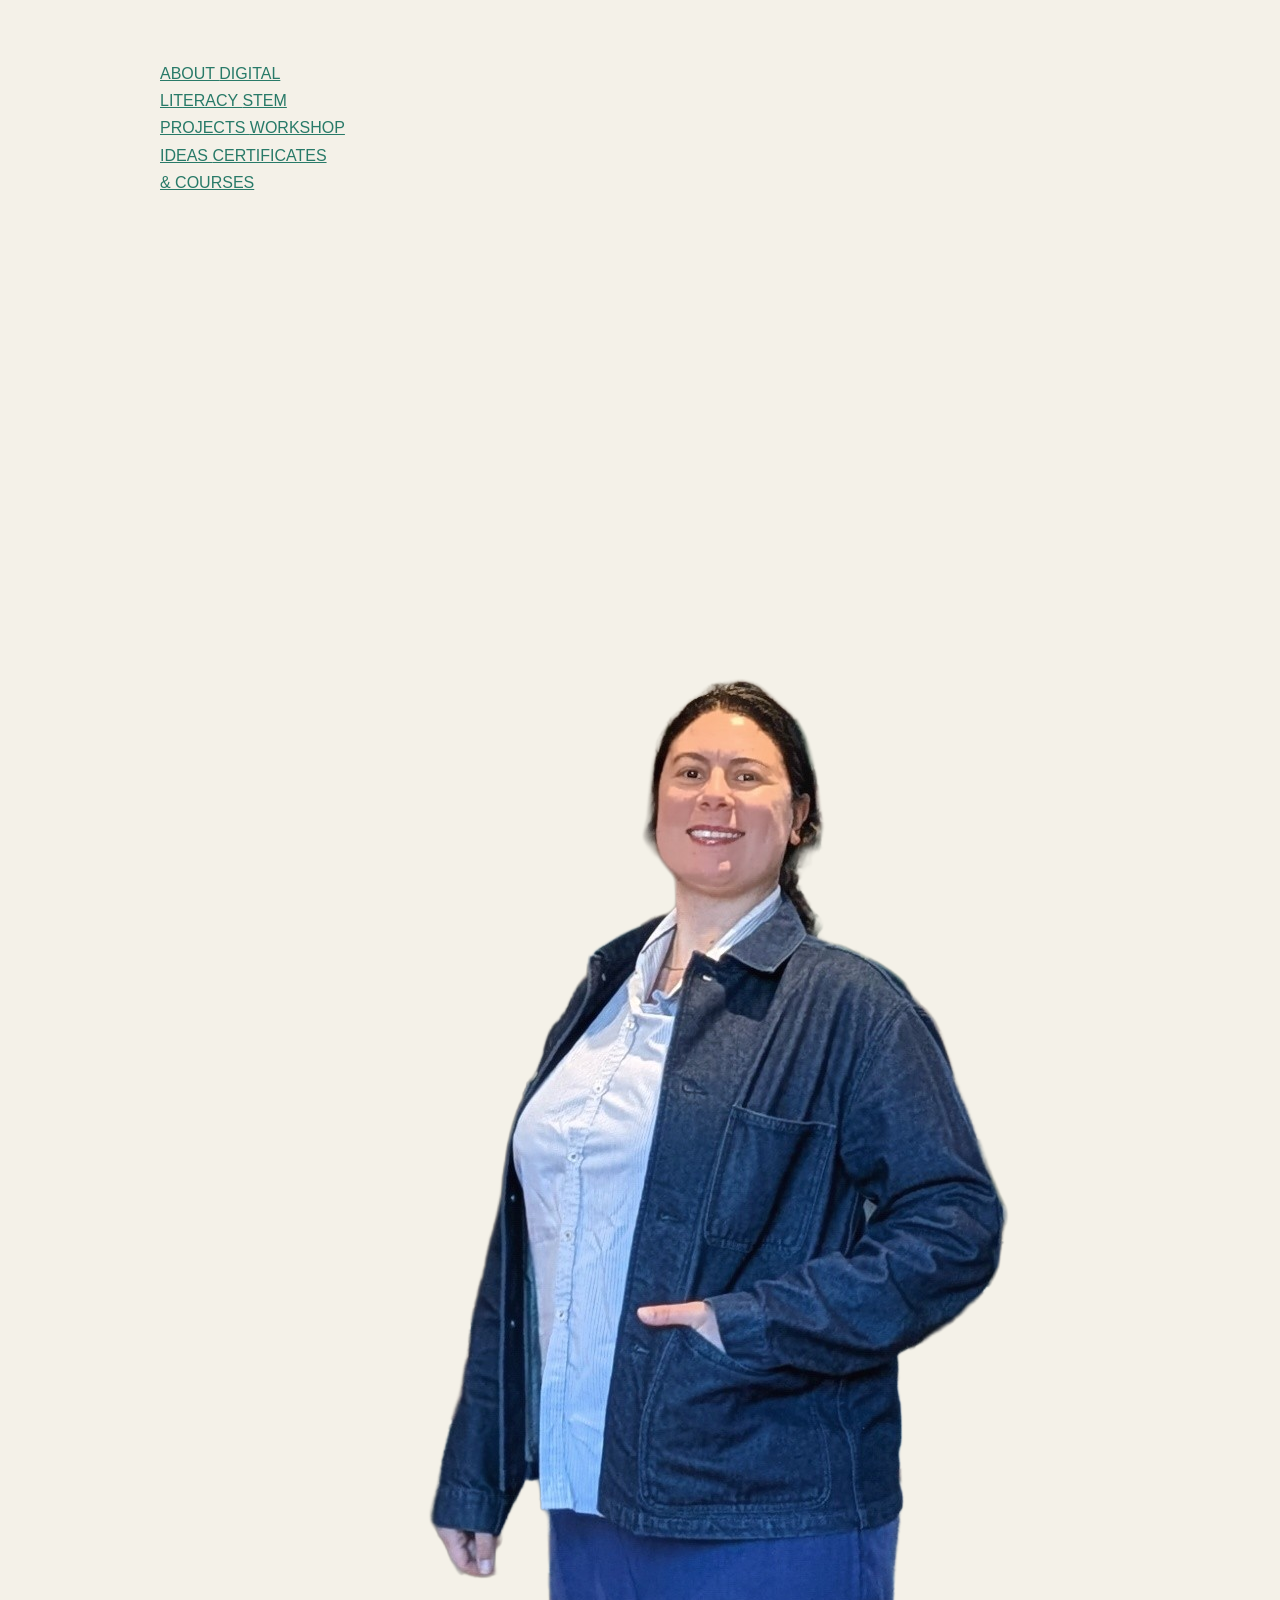
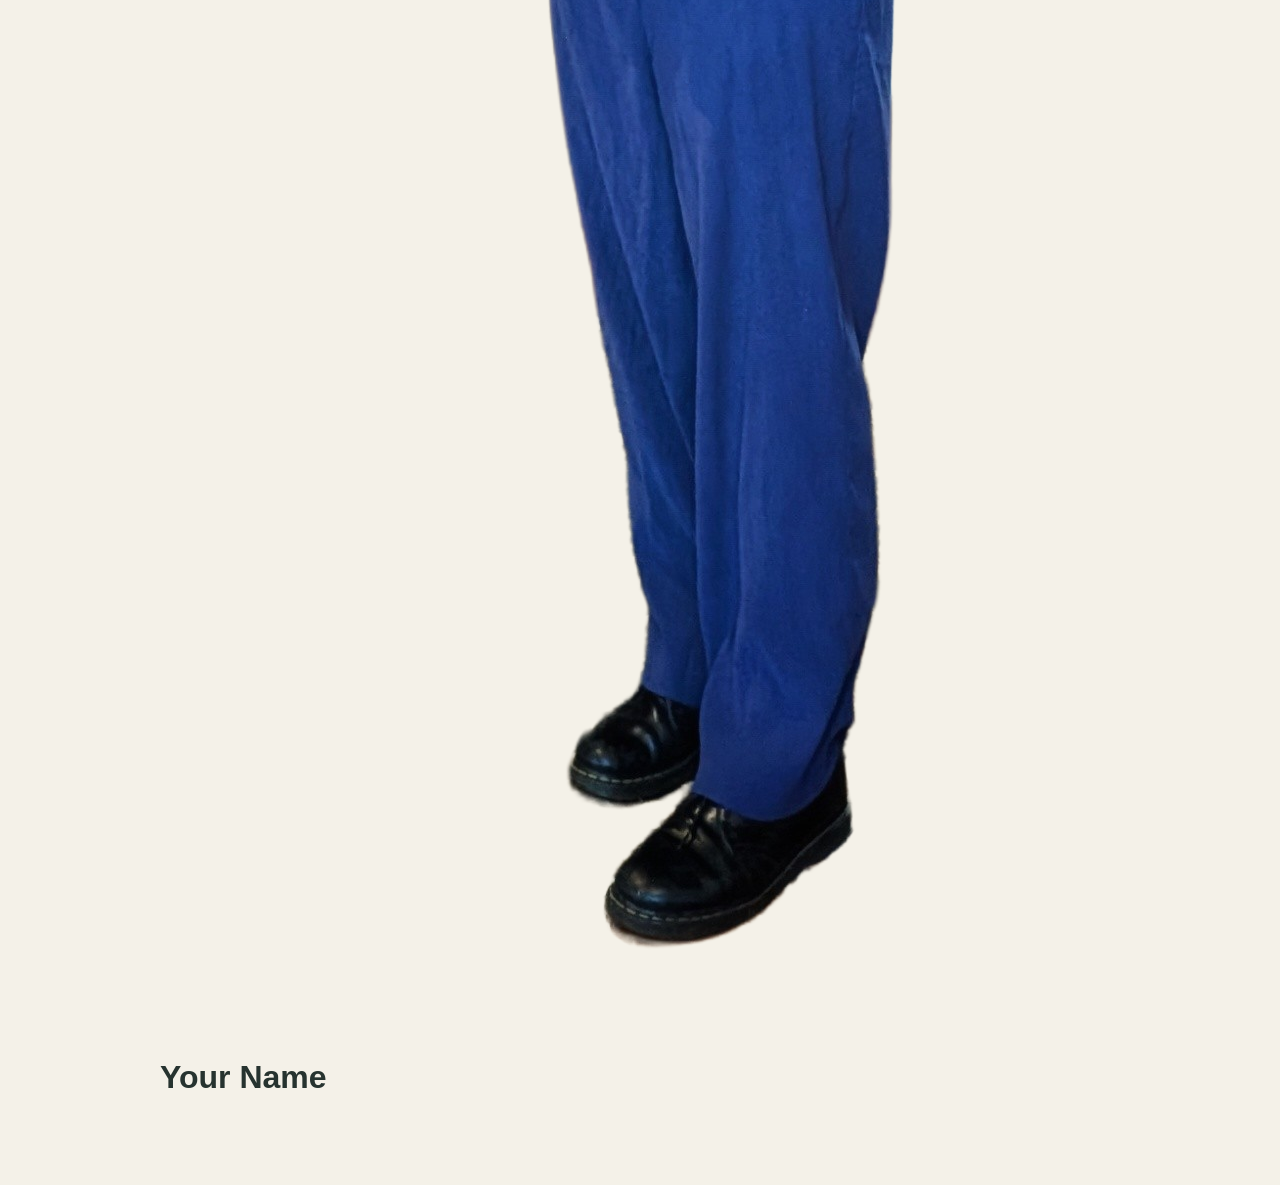
==== index.html @ be753074 "Update index.html adding name" ====
<!DOCTYPE html>
<html lang="en">

<head>
    <meta charset="UTF-8">
    <meta name="viewport" content="width=device-width, initial-scale=1.0">

    <title>Masina "Tippi" Nina Coulter | Portfolio</title>

    <link rel="stylesheet" href="style.css">
</head>

<body>

    <main class="universe">

        <!-- The horizontal orbit -->
        <div class="orbit">

            <a href="about.html" class="planet about">
                ABOUT
            </a>

            <a href="digital.html" class="planet digital">
                DIGITAL<br>LITERACY
            </a>

            <a href="stem.html" class="planet stem">
                STEM<br>PROJECTS
            </a>

            <a href="workshops.html" class="planet workshops">
                WORKSHOP<br>IDEAS
            </a>

            <a href="certificates.html" class="planet certificates">
                CERTIFICATES<br>&amp; COURSES
            </a>

        </div>


        <!-- You in the centre -->
        <div class="centre">

            <img src="me.png" alt="Your Name">

            <h1>Your Name</h1>

        </div>

    </main>


    <script>

        const orbit = document.querySelector(".orbit");
        const planets = document.querySelectorAll(".planet");

        planets.forEach(planet => {

            planet.addEventListener("mouseenter", () => {
                orbit.classList.add("paused");
            });

            planet.addEventListener("mouseleave", () => {
                orbit.classList.remove("paused");
            });

        });

    </script>

</body>

</html>
---- style.css ----
/* ------------------------------
   GENERAL
--------------------------------*/

* {
    box-sizing: border-box;
}

html {
    scroll-behavior: smooth;
}

body {
    margin: 0;
    font-family: Arial, Helvetica, sans-serif;
    line-height: 1.7;
    color: #26332f;
    background: #f4f1e8;
}


/* ------------------------------
   HEADER
--------------------------------*/

header {
    padding: 90px 20px 70px;
    text-align: center;
    background:
        radial-gradient(circle at 20% 20%, rgba(255,255,255,0.5) 2px, transparent 2px),
        radial-gradient(circle at 80% 70%, rgba(255,255,255,0.4) 2px, transparent 2px),
        #315c4c;
    background-size: 35px 35px;
    color: white;
}

header h1 {
    margin: 0;
    font-size: clamp(2.2rem, 6vw, 4.5rem);
    letter-spacing: -2px;
}

header p {
    max-width: 650px;
    margin: 20px auto 0;
    font-size: 1.2rem;
    opacity: 0.9;
}


/* ------------------------------
   NAVIGATION
--------------------------------*/

nav {
    position: sticky;
    top: 0;
    z-index: 10;

    display: flex;
    justify-content: center;
    flex-wrap: wrap;
    gap: 8px;

    padding: 14px 20px;

    background: rgba(244, 241, 232, 0.95);
    border-bottom: 1px solid #d6d0c2;
}

nav a {
    color: #315c4c;
    text-decoration: none;
    font-weight: bold;
    padding: 8px 14px;
    border-radius: 20px;
}

nav a:hover {
    background: #dce8df;
}


/* ------------------------------
   MAIN CONTENT
--------------------------------*/

main {
    max-width: 1000px;
    margin: auto;
    padding: 60px 20px;
}

section {
    margin-bottom: 70px;
}

h2 {
    color: #315c4c;
    font-size: 2.2rem;
    margin-bottom: 25px;
}

h3 {
    color: #26332f;
    margin-bottom: 8px;
}

p {
    max-width: 750px;
}


/* ------------------------------
   PROJECT CARDS
--------------------------------*/

section#stem h3,
section#workshops h3,
section#digital h3 {
    background: white;
    border-left: 6px solid #e39b42;
    padding: 20px 24px;
    margin-top: 30px;
    margin-bottom: 0;
    border-radius: 8px 8px 0 0;
}

section#stem h3 + p,
section#workshops h3 + p,
section#digital h3 + p {
    background: white;
    padding: 0 24px 24px;
    margin-top: 0;
    border-radius: 0 0 8px 8px;
}


/* ------------------------------
   LINKS
--------------------------------*/

a {
    color: #287a68;
}

a:hover {
    color: #e07a35;
}


/* ------------------------------
   FOOTER
--------------------------------*/

footer {
    text-align: center;
    padding: 35px 20px;
    background: #26332f;
    color: white;
}


/* ------------------------------
   MOBILE
--------------------------------*/

@media (max-width: 600px) {

    header {
        padding: 65px 20px 50px;
    }

    header h1 {
        letter-spacing: -1px;
    }

    nav {
        gap: 3px;
    }

    nav a {
        font-size: 0.9rem;
        padding: 7px 9px;
    }

    main {
        padding: 40px 16px;
    }

    h2 {
        font-size: 1.8rem;
    }
}
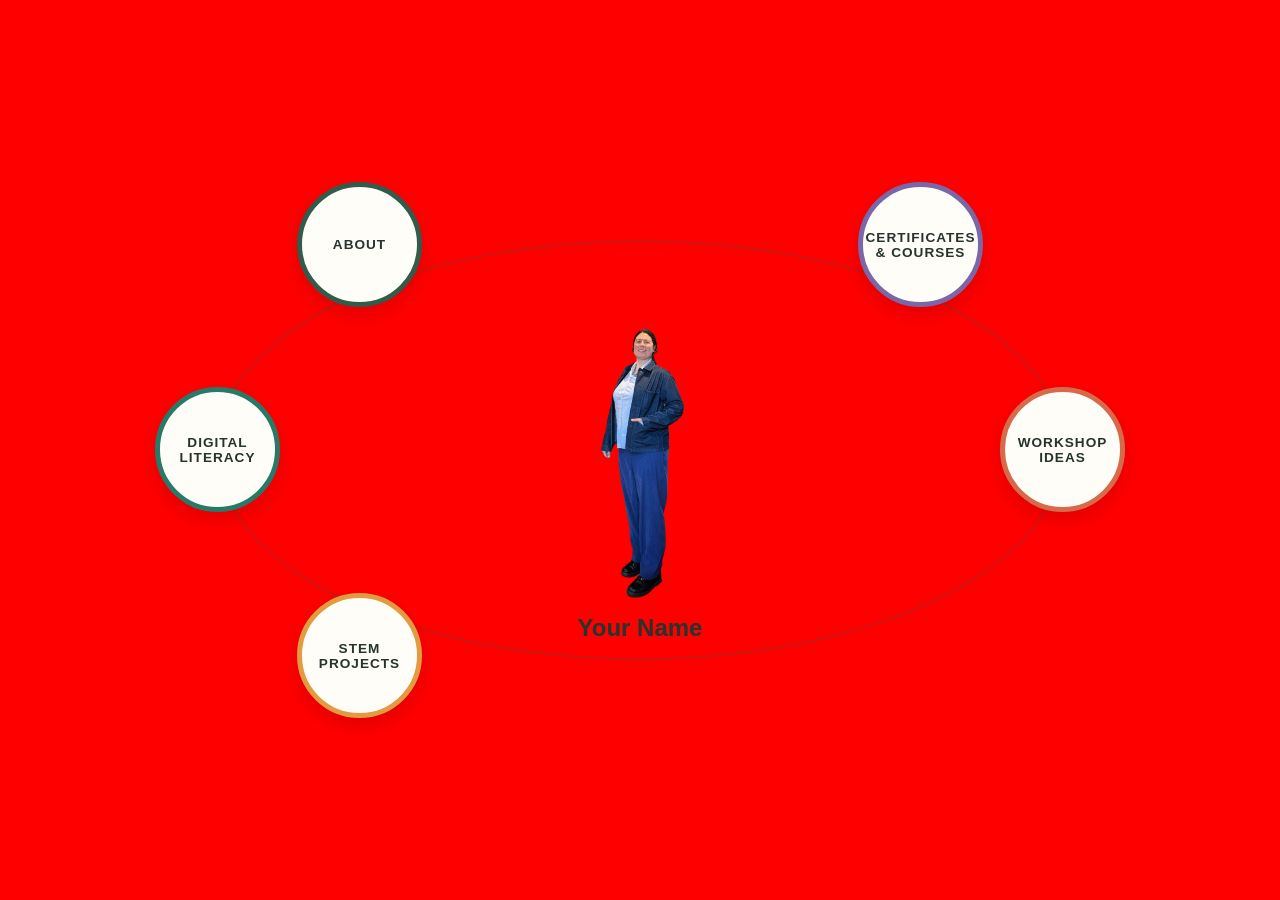
==== commit 516ad5d6: "Update index.html css v2" ====
--- a/index.html
+++ b/index.html
@@ -7,7 +7,7 @@
 
     <title>Masina "Tippi" Nina Coulter | Portfolio</title>
 
-    <link rel="stylesheet" href="style.css">
+    <link rel="stylesheet" href="style.css?v=2">
 </head>
 
 <body>
--- a/style.css
+++ b/style.css
@@ -1,194 +1,254 @@
-/* ------------------------------
-   GENERAL
---------------------------------*/
+/* ==============================
+   RESET
+============================== */
+
+body {
+    background: red !important;
+}
 
 * {
     box-sizing: border-box;
 }
 
-html {
-    scroll-behavior: smooth;
-}
-
+html,
 body {
     margin: 0;
+    width: 100%;
+    height: 100%;
+}
+
+body {
+    background: #f4f1e8;
     font-family: Arial, Helvetica, sans-serif;
-    line-height: 1.7;
     color: #26332f;
-    background: #f4f1e8;
-}
-
-
-/* ------------------------------
-   HEADER
---------------------------------*/
-
-header {
-    padding: 90px 20px 70px;
+    overflow: hidden;
+}
+
+
+/* ==============================
+   MAIN STAGE
+============================== */
+
+.universe {
+    position: relative;
+
+    width: 100vw;
+    height: 100vh;
+
+    display: flex;
+    align-items: center;
+    justify-content: center;
+}
+
+
+/* ==============================
+   ORBIT RING
+============================== */
+
+.orbit {
+    position: absolute;
+
+    width: min(850px, 80vw);
+    height: min(420px, 55vh);
+
+    left: 50%;
+    top: 50%;
+
+    transform: translate(-50%, -50%);
+
+    border: 2px solid rgba(49, 92, 76, 0.25);
+
+    border-radius: 50%;
+
+    animation: spin 40s linear infinite;
+}
+
+
+/* ==============================
+   BUTTONS
+============================== */
+
+.planet {
+    position: absolute;
+
+    width: 125px;
+    height: 125px;
+
+    display: flex;
+    align-items: center;
+    justify-content: center;
+
+    border-radius: 50%;
+
+    background: #fffdf7;
+
+    color: #26332f;
+
+    text-decoration: none;
+
     text-align: center;
-    background:
-        radial-gradient(circle at 20% 20%, rgba(255,255,255,0.5) 2px, transparent 2px),
-        radial-gradient(circle at 80% 70%, rgba(255,255,255,0.4) 2px, transparent 2px),
-        #315c4c;
-    background-size: 35px 35px;
-    color: white;
-}
-
-header h1 {
-    margin: 0;
-    font-size: clamp(2.2rem, 6vw, 4.5rem);
-    letter-spacing: -2px;
-}
-
-header p {
-    max-width: 650px;
-    margin: 20px auto 0;
-    font-size: 1.2rem;
-    opacity: 0.9;
-}
-
-
-/* ------------------------------
-   NAVIGATION
---------------------------------*/
-
-nav {
-    position: sticky;
-    top: 0;
+
+    font-size: 0.85rem;
+    font-weight: bold;
+
+    letter-spacing: 1px;
+
+    border: 5px solid #315c4c;
+
+    box-shadow: 0 8px 20px rgba(0, 0, 0, 0.12);
+
+    transition: transform 0.25s ease;
+}
+
+
+/* positions */
+
+.about {
+    top: -60px;
+    left: 80px;
+    border-color: #315c4c;
+}
+
+.digital {
+    top: 145px;
+    left: -62px;
+    border-color: #287a68;
+}
+
+.stem {
+    bottom: -60px;
+    left: 80px;
+    border-color: #e39b42;
+}
+
+.workshops {
+    top: 145px;
+    right: -62px;
+    border-color: #d66b4c;
+}
+
+.certificates {
+    top: -60px;
+    right: 80px;
+    border-color: #7967a8;
+}
+
+
+/* ==============================
+   HOVER
+============================== */
+
+.planet:hover {
+    transform: scale(1.15);
+}
+
+.orbit:has(.planet:hover) {
+    animation-play-state: paused;
+}
+
+
+/* ==============================
+   YOU
+============================== */
+
+.centre {
+    position: absolute;
+
+    left: 50%;
+    top: 50%;
+
+    transform: translate(-50%, -50%);
+
     z-index: 10;
 
-    display: flex;
-    justify-content: center;
-    flex-wrap: wrap;
-    gap: 8px;
-
-    padding: 14px 20px;
-
-    background: rgba(244, 241, 232, 0.95);
-    border-bottom: 1px solid #d6d0c2;
-}
-
-nav a {
-    color: #315c4c;
-    text-decoration: none;
-    font-weight: bold;
-    padding: 8px 14px;
-    border-radius: 20px;
-}
-
-nav a:hover {
-    background: #dce8df;
-}
-
-
-/* ------------------------------
-   MAIN CONTENT
---------------------------------*/
-
-main {
-    max-width: 1000px;
-    margin: auto;
-    padding: 60px 20px;
-}
-
-section {
-    margin-bottom: 70px;
-}
-
-h2 {
-    color: #315c4c;
-    font-size: 2.2rem;
-    margin-bottom: 25px;
-}
-
-h3 {
-    color: #26332f;
-    margin-bottom: 8px;
-}
-
-p {
-    max-width: 750px;
-}
-
-
-/* ------------------------------
-   PROJECT CARDS
---------------------------------*/
-
-section#stem h3,
-section#workshops h3,
-section#digital h3 {
-    background: white;
-    border-left: 6px solid #e39b42;
-    padding: 20px 24px;
-    margin-top: 30px;
-    margin-bottom: 0;
-    border-radius: 8px 8px 0 0;
-}
-
-section#stem h3 + p,
-section#workshops h3 + p,
-section#digital h3 + p {
-    background: white;
-    padding: 0 24px 24px;
-    margin-top: 0;
-    border-radius: 0 0 8px 8px;
-}
-
-
-/* ------------------------------
-   LINKS
---------------------------------*/
-
-a {
-    color: #287a68;
-}
-
-a:hover {
-    color: #e07a35;
-}
-
-
-/* ------------------------------
-   FOOTER
---------------------------------*/
-
-footer {
     text-align: center;
-    padding: 35px 20px;
-    background: #26332f;
-    color: white;
-}
-
-
-/* ------------------------------
+
+    width: 280px;
+}
+
+
+/* Image */
+
+.centre img {
+    display: block;
+
+    width: 220px;
+    height: auto;
+
+    max-width: 220px;
+    max-height: 350px;
+
+    object-fit: contain;
+
+    margin: 0 auto;
+}
+
+
+/* Name */
+
+.centre h1 {
+    margin: 5px 0 0;
+
+    font-size: 1.5rem;
+}
+
+
+/* ==============================
+   ROTATION
+============================== */
+
+@keyframes spin {
+
+    from {
+        transform:
+            translate(-50%, -50%)
+            rotate(0deg);
+    }
+
+    to {
+        transform:
+            translate(-50%, -50%)
+            rotate(360deg);
+    }
+
+}
+
+
+/* ==============================
    MOBILE
---------------------------------*/
-
-@media (max-width: 600px) {
-
-    header {
-        padding: 65px 20px 50px;
-    }
-
-    header h1 {
-        letter-spacing: -1px;
-    }
-
-    nav {
-        gap: 3px;
-    }
-
-    nav a {
-        font-size: 0.9rem;
-        padding: 7px 9px;
-    }
-
-    main {
-        padding: 40px 16px;
-    }
-
-    h2 {
-        font-size: 1.8rem;
-    }
-}
+============================== */
+
+@media (max-width: 700px) {
+
+    body {
+        overflow: auto;
+    }
+
+    .universe {
+        min-height: 750px;
+    }
+
+    .orbit {
+        width: 650px;
+        height: 380px;
+    }
+
+    .planet {
+        width: 105px;
+        height: 105px;
+        font-size: 0.7rem;
+    }
+
+    .centre {
+        width: 220px;
+    }
+
+    .centre img {
+        width: 170px;
+    }
+
+    .centre h1 {
+        font-size: 1.2rem;
+    }
+
+}
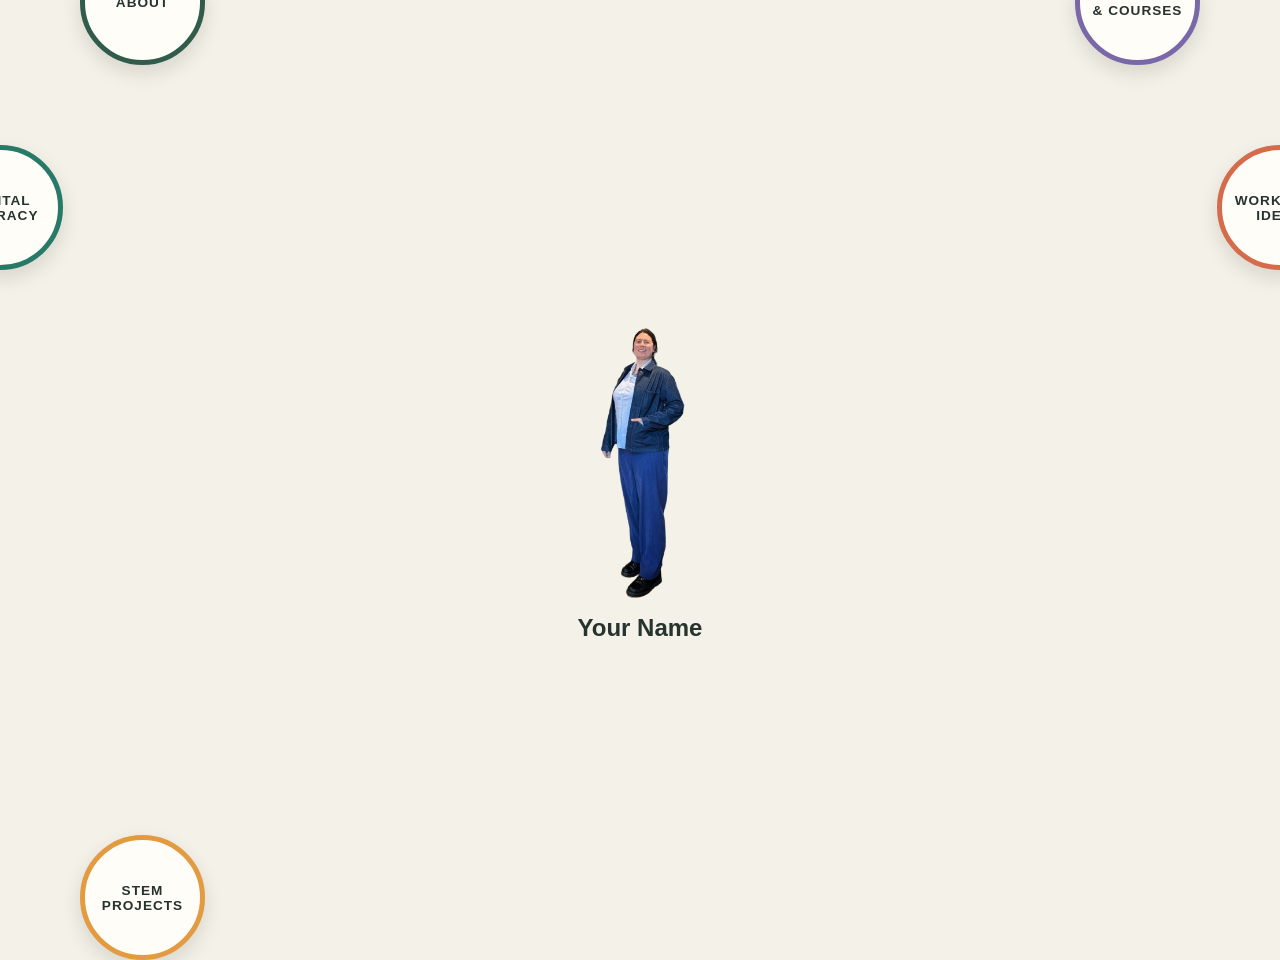
==== commit f3beddc7: "Update index.html new orbit axis" ====
--- a/index.html
+++ b/index.html
@@ -5,42 +5,52 @@
     <meta charset="UTF-8">
     <meta name="viewport" content="width=device-width, initial-scale=1.0">
 
-    <title>Masina "Tippi" Nina Coulter | Portfolio</title>
+    <title>Your Name | Portfolio</title>
 
-    <link rel="stylesheet" href="style.css?v=2">
+    <link rel="stylesheet" href="style.css?v=3">
 </head>
 
 <body>
 
     <main class="universe">
 
-        <!-- The horizontal orbit -->
-        <div class="orbit">
+        <!-- Fixed horizontal orbit -->
+        <div class="orbit-line"></div>
 
+
+        <!-- Orbiting topics -->
+        <div class="orbiting-object object-1">
+            <a href="workshops.html" class="planet workshops">
+                WORKSHOP<br>IDEAS
+            </a>
+        </div>
+
+        <div class="orbiting-object object-2">
+            <a href="digital.html" class="planet digital">
+                DIGITAL<br>LITERACY
+            </a>
+        </div>
+
+        <div class="orbiting-object object-3">
+            <a href="stem.html" class="planet stem">
+                STEM<br>PROJECTS
+            </a>
+        </div>
+
+        <div class="orbiting-object object-4">
             <a href="about.html" class="planet about">
                 ABOUT
             </a>
+        </div>
 
-            <a href="digital.html" class="planet digital">
-                DIGITAL<br>LITERACY
-            </a>
-
-            <a href="stem.html" class="planet stem">
-                STEM<br>PROJECTS
-            </a>
-
-            <a href="workshops.html" class="planet workshops">
-                WORKSHOP<br>IDEAS
-            </a>
-
+        <div class="orbiting-object object-5">
             <a href="certificates.html" class="planet certificates">
                 CERTIFICATES<br>&amp; COURSES
             </a>
-
         </div>
 
 
-        <!-- You in the centre -->
+        <!-- You -->
         <div class="centre">
 
             <img src="me.png" alt="Your Name">
@@ -54,17 +64,20 @@
 
     <script>
 
-        const orbit = document.querySelector(".orbit");
-        const planets = document.querySelectorAll(".planet");
+        const objects = document.querySelectorAll(".orbiting-object");
 
-        planets.forEach(planet => {
+        objects.forEach(object => {
 
-            planet.addEventListener("mouseenter", () => {
-                orbit.classList.add("paused");
+            object.addEventListener("mouseenter", () => {
+                objects.forEach(item => {
+                    item.classList.add("paused");
+                });
             });
 
-            planet.addEventListener("mouseleave", () => {
-                orbit.classList.remove("paused");
+            object.addEventListener("mouseleave", () => {
+                objects.forEach(item => {
+                    item.classList.remove("paused");
+                });
             });
 
         });
--- a/style.css
+++ b/style.css
@@ -2,9 +2,6 @@
    RESET
 ============================== */
 
-body {
-    background: red !important;
-}
 
 * {
     box-sizing: border-box;
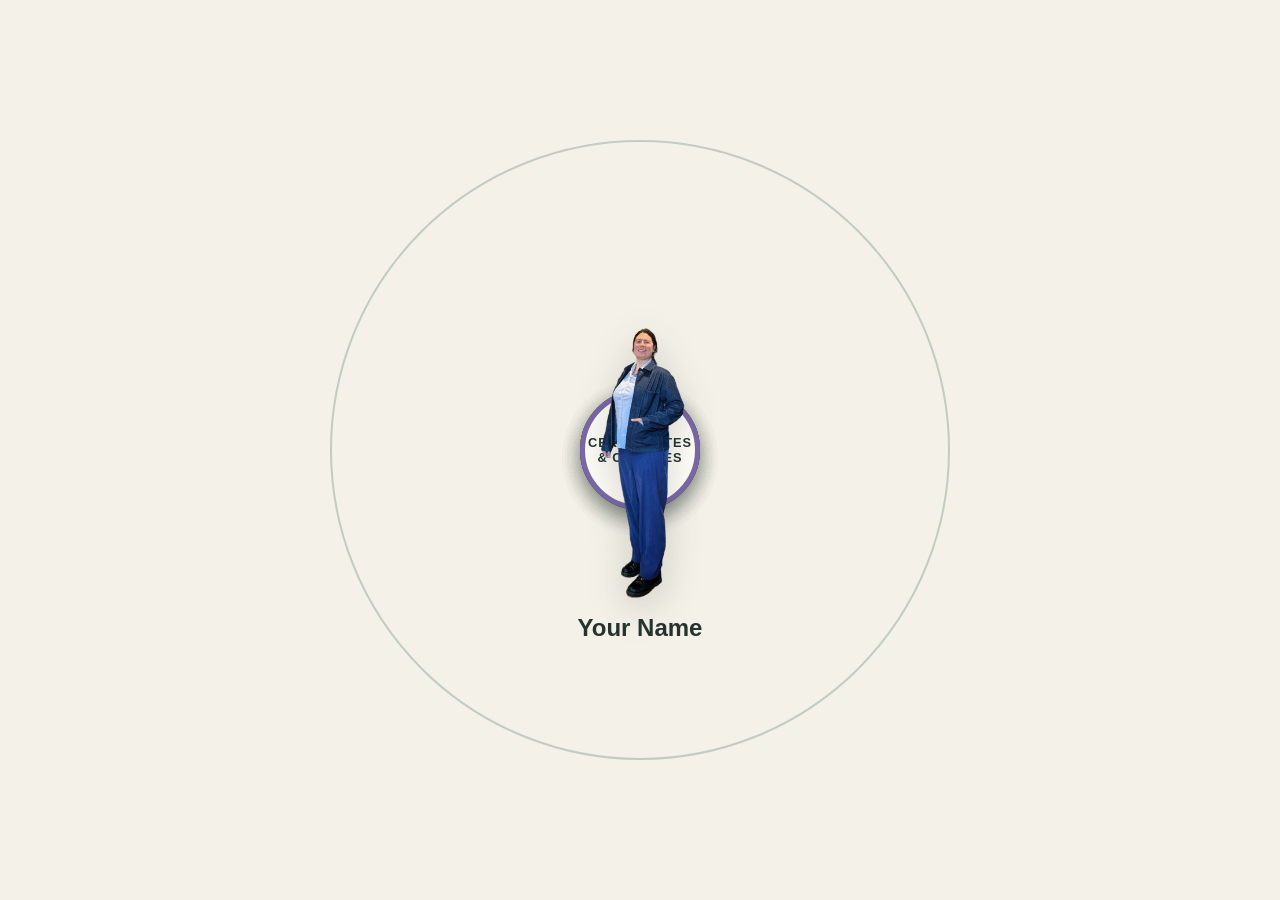
==== commit a1a4f15b: "Update portfolio title to 'Tippi Coulter'" ====
--- a/index.html
+++ b/index.html
@@ -5,7 +5,7 @@
     <meta charset="UTF-8">
     <meta name="viewport" content="width=device-width, initial-scale=1.0">
 
-    <title>Your Name | Portfolio</title>
+    <title>Tippi Coulter | Portfolio</title>
 
     <link rel="stylesheet" href="style.css?v=3">
 </head>
--- a/style.css
+++ b/style.css
@@ -1,7 +1,6 @@
-/* ==============================
+/* =========================================
    RESET
-============================== */
-
+========================================= */
 
 * {
     box-sizing: border-box;
@@ -9,9 +8,9 @@
 
 html,
 body {
-    margin: 0;
     width: 100%;
     height: 100%;
+    margin: 0;
 }
 
 body {
@@ -22,9 +21,9 @@
 }
 
 
-/* ==============================
-   MAIN STAGE
-============================== */
+/* =========================================
+   MAIN AREA
+========================================= */
 
 .universe {
     position: relative;
@@ -38,15 +37,15 @@
 }
 
 
-/* ==============================
-   ORBIT RING
-============================== */
-
-.orbit {
+/* =========================================
+   FIXED ORBIT LINE
+========================================= */
+
+.orbit-line {
     position: absolute;
 
-    width: min(850px, 80vw);
-    height: min(420px, 55vh);
+    width: 620px;
+    height: 620px;
 
     left: 50%;
     top: 50%;
@@ -56,20 +55,65 @@
     border: 2px solid rgba(49, 92, 76, 0.25);
 
     border-radius: 50%;
-
-    animation: spin 40s linear infinite;
-}
-
-
-/* ==============================
-   BUTTONS
-============================== */
+}
+
+
+/* =========================================
+   ORBITING BALLS
+========================================= */
+
+.orbiting-object {
+
+    position: absolute;
+
+    width: 120px;
+    height: 120px;
+
+    left: 50%;
+    top: 50%;
+
+    margin-left: -60px;
+    margin-top: -60px;
+
+    animation: circle 30s linear infinite;
+
+    z-index: 5;
+}
+
+
+/* =========================================
+   SPACING
+========================================= */
+
+.object-1 {
+    animation-delay: 0s;
+}
+
+.object-2 {
+    animation-delay: -6s;
+}
+
+.object-3 {
+    animation-delay: -12s;
+}
+
+.object-4 {
+    animation-delay: -18s;
+}
+
+.object-5 {
+    animation-delay: -24s;
+}
+
+
+/* =========================================
+   TOPIC BALLS
+========================================= */
 
 .planet {
-    position: absolute;
-
-    width: 125px;
-    height: 125px;
+
+    width: 120px;
+    height: 120px;
 
     display: flex;
     align-items: center;
@@ -85,70 +129,72 @@
 
     text-align: center;
 
-    font-size: 0.85rem;
+    font-size: 0.8rem;
+
     font-weight: bold;
 
     letter-spacing: 1px;
 
     border: 5px solid #315c4c;
 
-    box-shadow: 0 8px 20px rgba(0, 0, 0, 0.12);
+    box-shadow:
+        0 8px 20px rgba(38, 51, 47, 0.15);
 
     transition: transform 0.25s ease;
 }
 
 
-/* positions */
+/* Colours */
+
+.workshops {
+    border-color: #d66b4c;
+}
+
+.digital {
+    border-color: #287a68;
+}
+
+.stem {
+    border-color: #e39b42;
+}
 
 .about {
-    top: -60px;
-    left: 80px;
     border-color: #315c4c;
 }
 
-.digital {
-    top: 145px;
-    left: -62px;
-    border-color: #287a68;
-}
-
-.stem {
-    bottom: -60px;
-    left: 80px;
-    border-color: #e39b42;
-}
-
-.workshops {
-    top: 145px;
-    right: -62px;
-    border-color: #d66b4c;
-}
-
 .certificates {
-    top: -60px;
-    right: 80px;
     border-color: #7967a8;
 }
 
 
-/* ==============================
+/* =========================================
    HOVER
-============================== */
+========================================= */
 
 .planet:hover {
+
     transform: scale(1.15);
-}
-
-.orbit:has(.planet:hover) {
+
+    box-shadow:
+        0 15px 35px rgba(38, 51, 47, 0.3);
+}
+
+
+/* =========================================
+   PAUSE
+========================================= */
+
+.orbiting-object.paused {
     animation-play-state: paused;
 }
 
 
-/* ==============================
+/* =========================================
    YOU
-============================== */
+========================================= */
 
 .centre {
+
     position: absolute;
 
     left: 50%;
@@ -156,96 +202,115 @@
 
     transform: translate(-50%, -50%);
 
-    z-index: 10;
+    z-index: 50;
 
     text-align: center;
 
-    width: 280px;
-}
-
-
-/* Image */
+    width: 260px;
+}
+
 
 .centre img {
+
     display: block;
 
     width: 220px;
+
     height: auto;
 
     max-width: 220px;
+
     max-height: 350px;
 
     object-fit: contain;
 
     margin: 0 auto;
-}
-
-
-/* Name */
+
+    filter:
+        drop-shadow(
+            0 12px 18px rgba(38, 51, 47, 0.2)
+        );
+}
+
 
 .centre h1 {
+
     margin: 5px 0 0;
 
     font-size: 1.5rem;
-}
-
-
-/* ==============================
-   ROTATION
-============================== */
-
-@keyframes spin {
-
-    from {
+
+}
+
+
+/* =========================================
+   CIRCLE ANIMATION
+========================================= */
+
+@keyframes circle {
+
+    0% {
         transform:
-            translate(-50%, -50%)
+            rotate(0deg)
+            translateX(310px)
             rotate(0deg);
     }
 
-    to {
+    100% {
         transform:
-            translate(-50%, -50%)
-            rotate(360deg);
-    }
-
-}
-
-
-/* ==============================
-   MOBILE
-============================== */
-
-@media (max-width: 700px) {
-
-    body {
-        overflow: auto;
-    }
-
-    .universe {
-        min-height: 750px;
-    }
-
-    .orbit {
-        width: 650px;
-        height: 380px;
+            rotate(360deg)
+            translateX(310px)
+            rotate(-360deg);
+    }
+
+}
+
+
+/* =========================================
+   SMALLER SCREENS
+========================================= */
+
+@media (max-width: 800px) {
+
+    .orbit-line {
+        width: 500px;
+        height: 500px;
+    }
+
+    .orbiting-object {
+        width: 100px;
+        height: 100px;
+
+        margin-left: -50px;
+        margin-top: -50px;
     }
 
     .planet {
-        width: 105px;
-        height: 105px;
-        font-size: 0.7rem;
-    }
-
-    .centre {
-        width: 220px;
+        width: 100px;
+        height: 100px;
+
+        font-size: 0.65rem;
     }
 
     .centre img {
         width: 170px;
     }
 
-    .centre h1 {
-        font-size: 1.2rem;
-    }
-
-}
+    @keyframes circle {
+
+        0% {
+            transform:
+                rotate(0deg)
+                translateX(250px)
+                rotate(0deg);
+        }
+
+        100% {
+            transform:
+                rotate(360deg)
+                translateX(250px)
+                rotate(-360deg);
+        }
+
+    }
+
+}
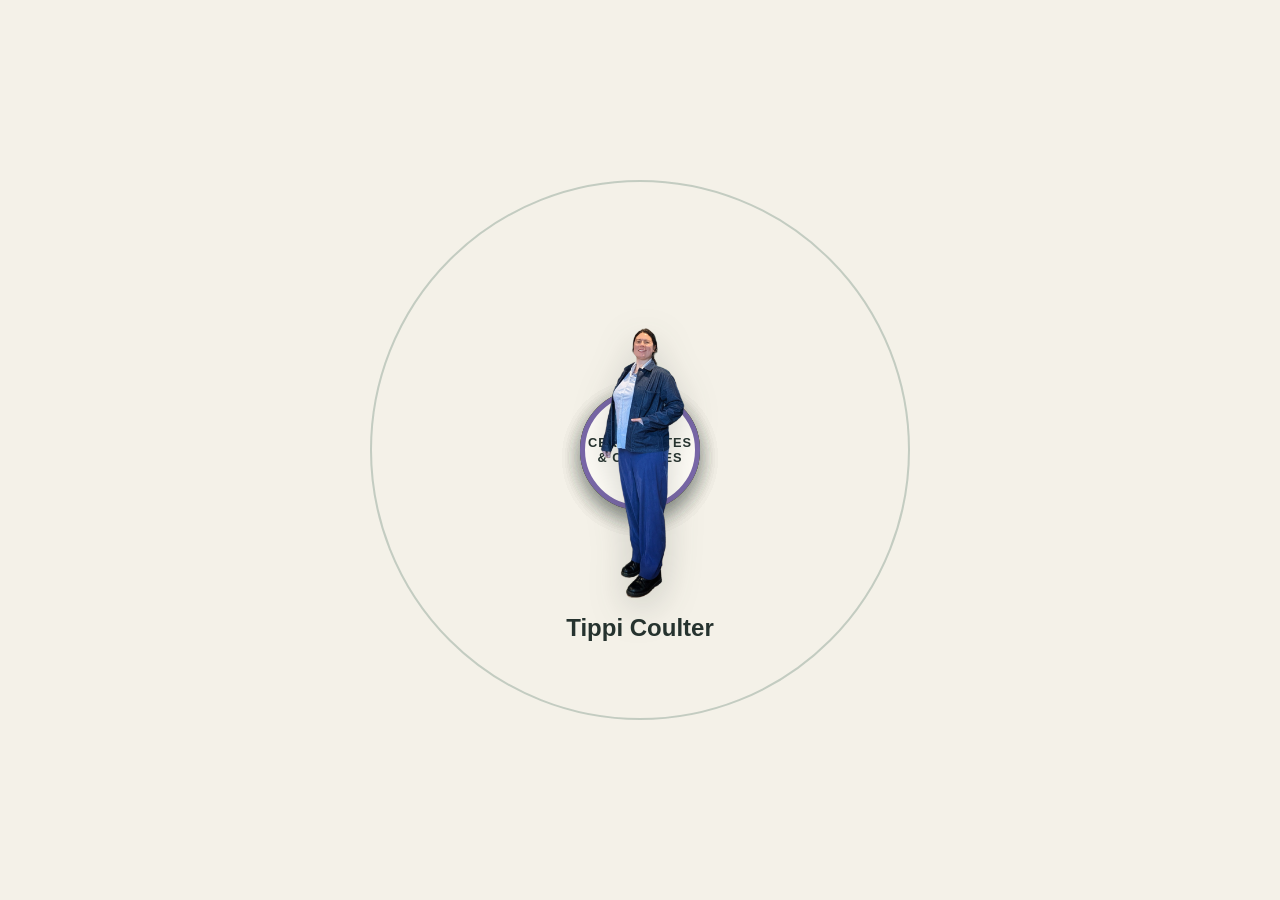
==== commit 9e1a8aaa: "Update header with the name 'Tippi Coulter'" ====
--- a/index.html
+++ b/index.html
@@ -55,7 +55,7 @@
 
             <img src="me.png" alt="Your Name">
 
-            <h1>Your Name</h1>
+            <h1>Tippi Coulter</h1>
 
         </div>
 
--- a/style.css
+++ b/style.css
@@ -44,8 +44,8 @@
 .orbit-line {
     position: absolute;
 
-    width: 620px;
-    height: 620px;
+    width: 540px;
+    height: 540px;
 
     left: 50%;
     top: 50%;
@@ -251,14 +251,14 @@
     0% {
         transform:
             rotate(0deg)
-            translateX(310px)
+            translateX(250px)
             rotate(0deg);
     }
 
     100% {
         transform:
             rotate(360deg)
-            translateX(310px)
+            translateX(250px)
             rotate(-360deg);
     }
 
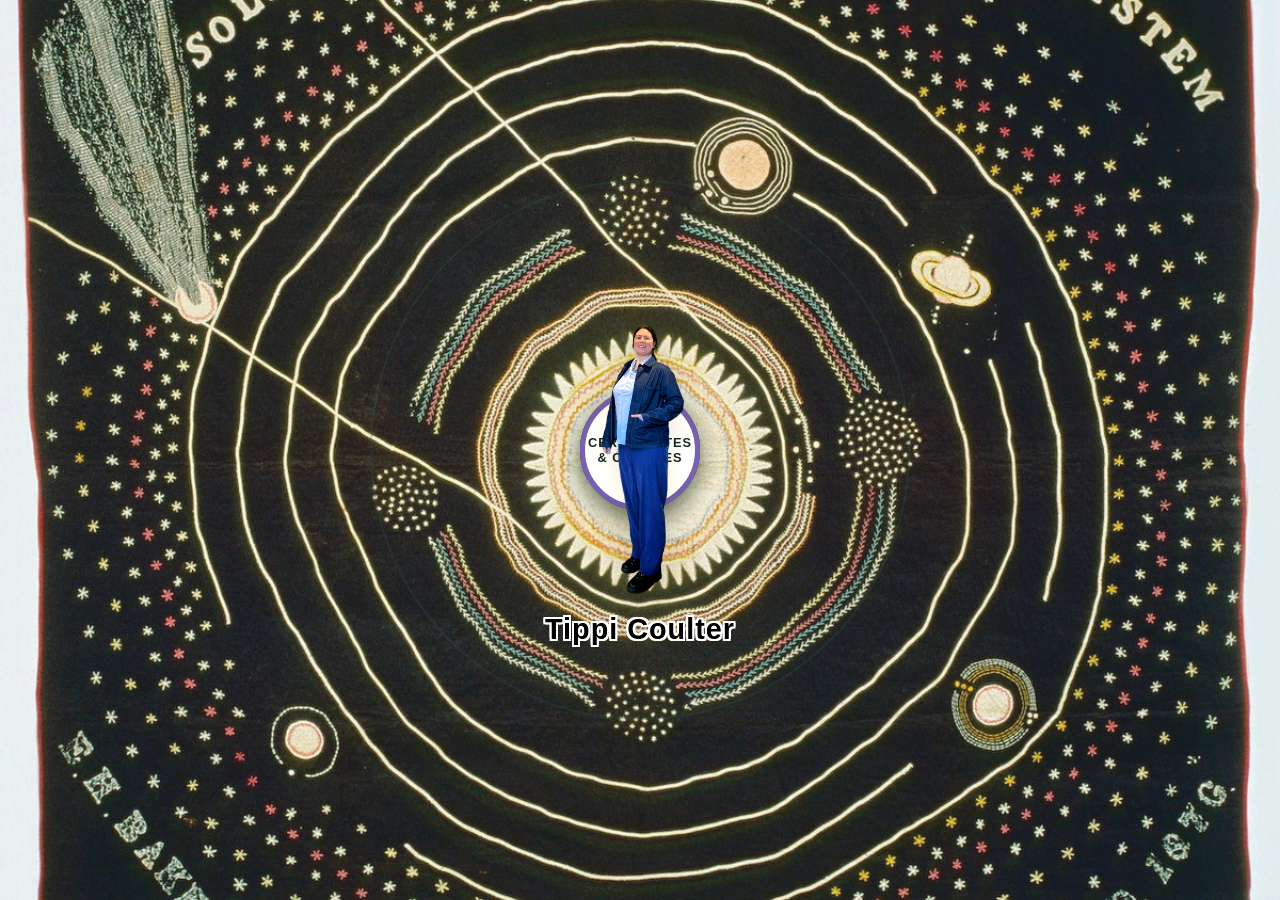
==== commit ed598ca2: "Add class 'home' to body element" ====
--- a/index.html
+++ b/index.html
@@ -10,7 +10,7 @@
     <link rel="stylesheet" href="style.css?v=3">
 </head>
 
-<body>
+<body class="home">
 
     <main class="universe">
 
--- a/style.css
+++ b/style.css
@@ -14,7 +14,14 @@
 }
 
 body {
-    background: #f4f1e8;
+    background-image: url("background.jpg");
+    background-size: cover;
+    background-position: center;
+    background-repeat: no-repeat;
+    background-attachment: fixed;
+
+    filter: contrast(1.15) saturate(1.1);
+
     font-family: Arial, Helvetica, sans-serif;
     color: #26332f;
     overflow: hidden;
@@ -34,6 +41,24 @@
     display: flex;
     align-items: center;
     justify-content: center;
+
+    isolation: isolate;
+}
+
+
+/* =========================================
+   SUBTLE BACKGROUND OVERLAY
+========================================= */
+
+.universe::before {
+    content: "";
+
+    position: absolute;
+    inset: 0;
+
+    background: rgba(255, 255, 255, 0.08);
+
+    z-index: -1;
 }
 
 
@@ -121,7 +146,7 @@
 
     border-radius: 50%;
 
-    background: #fffdf7;
+    background: rgba(255, 253, 247, 0.82);
 
     color: #26332f;
 
@@ -140,11 +165,15 @@
     box-shadow:
         0 8px 20px rgba(38, 51, 47, 0.15);
 
-    transition: transform 0.25s ease;
-}
-
-
-/* Colours */
+    transition:
+        transform 0.25s ease,
+        box-shadow 0.25s ease;
+}
+
+
+/* =========================================
+   COLOURS
+========================================= */
 
 .workshops {
     border-color: #d66b4c;
@@ -177,6 +206,8 @@
 
     box-shadow:
         0 15px 35px rgba(38, 51, 47, 0.3);
+
+    background: rgba(255, 253, 247, 0.95);
 }
 
 
@@ -209,6 +240,10 @@
     width: 260px;
 }
 
+
+/* =========================================
+   YOUR IMAGE
+========================================= */
 
 .centre img {
 
@@ -233,12 +268,31 @@
 }
 
 
+/* =========================================
+   YOUR NAME
+========================================= */
+
 .centre h1 {
-
-    margin: 5px 0 0;
-
-    font-size: 1.5rem;
-
+    margin: 8px 0 0;
+
+    font-size: 1.8rem;
+
+    font-weight: bold;
+
+    letter-spacing: 1px;
+
+    color: #000000;
+
+    text-shadow:
+        -2px -2px 0 #ffffff,
+         2px -2px 0 #ffffff,
+        -2px  2px 0 #ffffff,
+         2px  2px 0 #ffffff,
+        -2px  0    0 #ffffff,
+         2px  0    0 #ffffff,
+         0   -2px  0 #ffffff,
+         0    2px  0 #ffffff,
+         0    4px 10px rgba(0, 0, 0, 0.25);
 }
 
 
